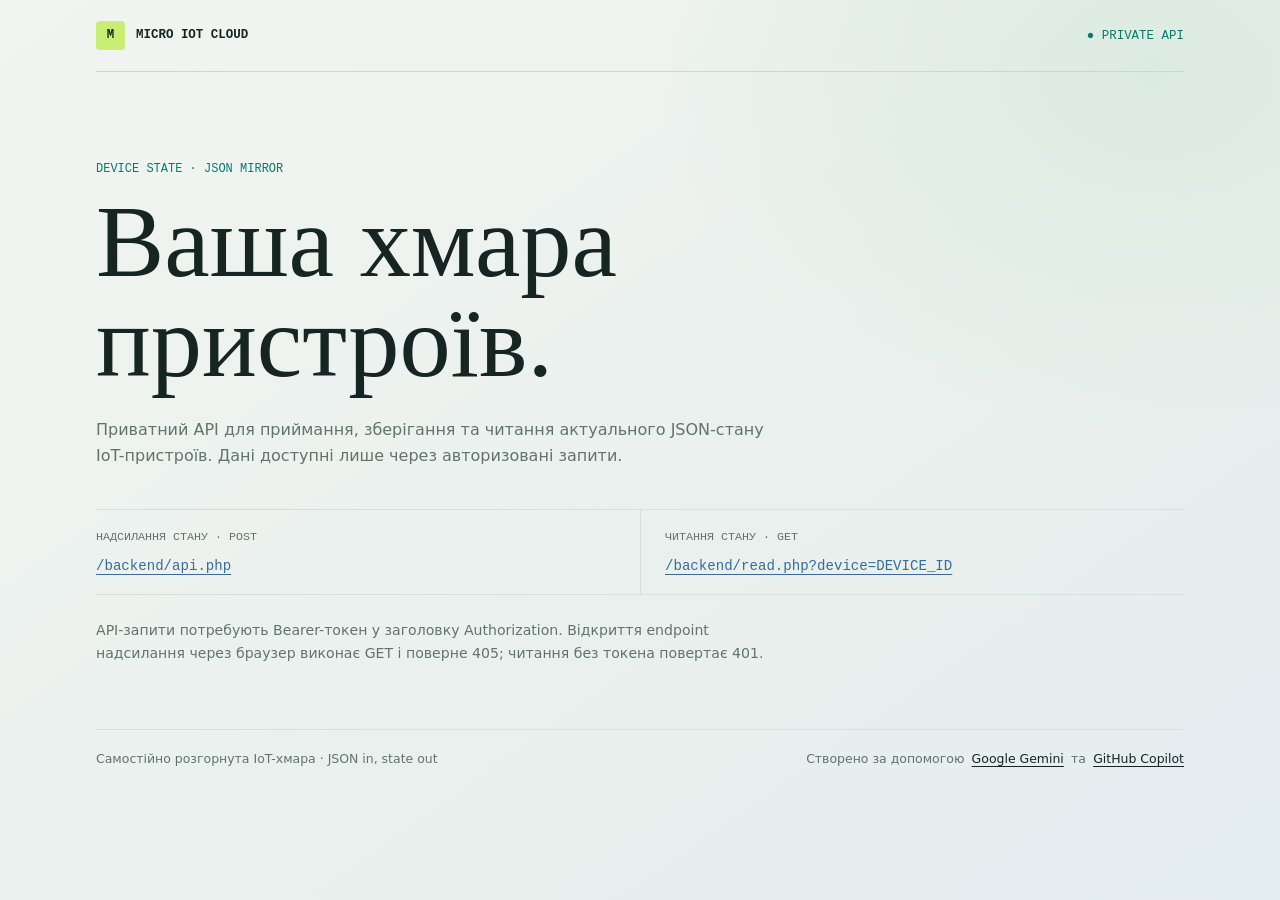
==== index.htm @ 55611513 "Add IoT cloud read panel and setup guide" ====
<!doctype html>
<html lang="uk">
<head>
  <meta charset="utf-8">
  <meta name="viewport" content="width=device-width, initial-scale=1">
  <meta name="color-scheme" content="light">
  <meta name="description" content="Приватна IoT-хмара для приймання, зберігання та читання JSON-станів пристроїв.">
  <title>Micro IoT Cloud</title>
  <style>
    :root {
      --ink: #172522;
      --muted: #62736e;
      --line: #d6e1dc;
      --paper: #f1f5f1;
      --surface: #fff;
      --green: #087b69;
      --lime: #c7ed73;
      --blue: #376c9b;
      --mono: "SFMono-Regular", Consolas, "Liberation Mono", monospace;
    }
    * { box-sizing: border-box; }
    body {
      min-height: 100vh;
      margin: 0;
      color: var(--ink);
      background:
        radial-gradient(ellipse at 90% 8%, #dcebe1 0, transparent 31rem),
        linear-gradient(145deg, var(--paper), #e8efed 70%, #e4edf2);
      font-family: Georgia, "Times New Roman", serif;
    }
    .shell { width: min(100% - 2rem, 68rem); margin: 0 auto; }
    header {
      display: flex;
      align-items: center;
      justify-content: space-between;
      min-height: 4.5rem;
      border-bottom: 1px solid #cbd8d2;
      font: 0.78rem var(--mono);
    }
    .brand { display: flex; gap: 0.7rem; align-items: center; font-weight: 700; }
    .mark {
      display: grid; place-items: center; width: 1.8rem; aspect-ratio: 1;
      color: var(--ink); background: var(--lime); border-radius: 4px; font-weight: 800;
    }
    .live { color: var(--green); }
    main { padding: clamp(3rem, 10vh, 7rem) 0 4rem; }
    .eyebrow { margin: 0 0 1rem; color: var(--green); font: 0.75rem var(--mono); text-transform: uppercase; }
    h1 { max-width: 12ch; margin: 0; font-size: clamp(3rem, 8vw, 6.5rem); font-weight: 500; line-height: 0.98; }
    .intro { max-width: 42rem; margin: 1.5rem 0 2.5rem; color: var(--muted); font: 1rem/1.65 system-ui, sans-serif; }
    .routes { display: grid; grid-template-columns: repeat(2, minmax(0, 1fr)); border-top: 1px solid var(--line); border-bottom: 1px solid var(--line); }
    .route { padding: 1.25rem 1rem 1.25rem 0; }
    .route + .route { padding-left: 1.5rem; border-left: 1px solid var(--line); }
    .route-label { margin: 0 0 0.75rem; color: var(--muted); font: 0.73rem var(--mono); text-transform: uppercase; }
    .route a { color: var(--blue); font: 0.88rem var(--mono); overflow-wrap: anywhere; text-decoration-thickness: 1px; text-underline-offset: 4px; }
    .route a:hover { color: var(--green); }
    .note { max-width: 44rem; margin: 1.5rem 0 0; color: var(--muted); font: 0.88rem/1.6 system-ui, sans-serif; }
    footer {
      display: flex; flex-wrap: wrap; gap: 0.5rem 1.5rem; align-items: center;
      justify-content: space-between; padding: 1.25rem 0 2rem; border-top: 1px solid var(--line);
      color: var(--muted); font: 0.78rem/1.5 system-ui, sans-serif;
    }
    .credits { display: flex; flex-wrap: wrap; gap: 0.45rem; align-items: center; }
    footer a { color: var(--ink); text-underline-offset: 3px; }
    @media (max-width: 560px) {
      .routes { grid-template-columns: 1fr; }
      .route + .route { padding-left: 0; border-left: 0; border-top: 1px solid var(--line); }
      header { min-height: 3.75rem; }
    }
  </style>
</head>
<body>
  <div class="shell">
    <header>
      <div class="brand"><span class="mark" aria-hidden="true">M</span><span>MICRO IOT CLOUD</span></div>
      <span class="live">● PRIVATE API</span>
    </header>
    <main>
      <p class="eyebrow">Device state · JSON mirror</p>
      <h1>Ваша хмара пристроїв.</h1>
      <p class="intro">Приватний API для приймання, зберігання та читання актуального JSON-стану IoT-пристроїв. Дані доступні лише через авторизовані запити.</p>
      <section class="routes" aria-label="API endpoints">
        <div class="route">
          <p class="route-label">Надсилання стану · POST</p>
          <a href="backend/api.php">/backend/api.php</a>
        </div>
        <div class="route">
          <p class="route-label">Читання стану · GET</p>
          <a href="backend/read.php">/backend/read.php?device=DEVICE_ID</a>
        </div>
      </section>
      <p class="note">API-запити потребують Bearer-токен у заголовку Authorization. Відкриття endpoint надсилання через браузер виконає GET і поверне 405; читання без токена повертає 401.</p>
    </main>
    <footer>
      <span>Самостійно розгорнута IoT-хмара · JSON in, state out</span>
      <span class="credits">Створено за допомогою
        <a href="https://gemini.google.com/" target="_blank" rel="noopener noreferrer">Google Gemini</a>
        та
        <a href="https://github.com/features/copilot" target="_blank" rel="noopener noreferrer">GitHub Copilot</a>
      </span>
    </footer>
  </div>
</body>
</html>
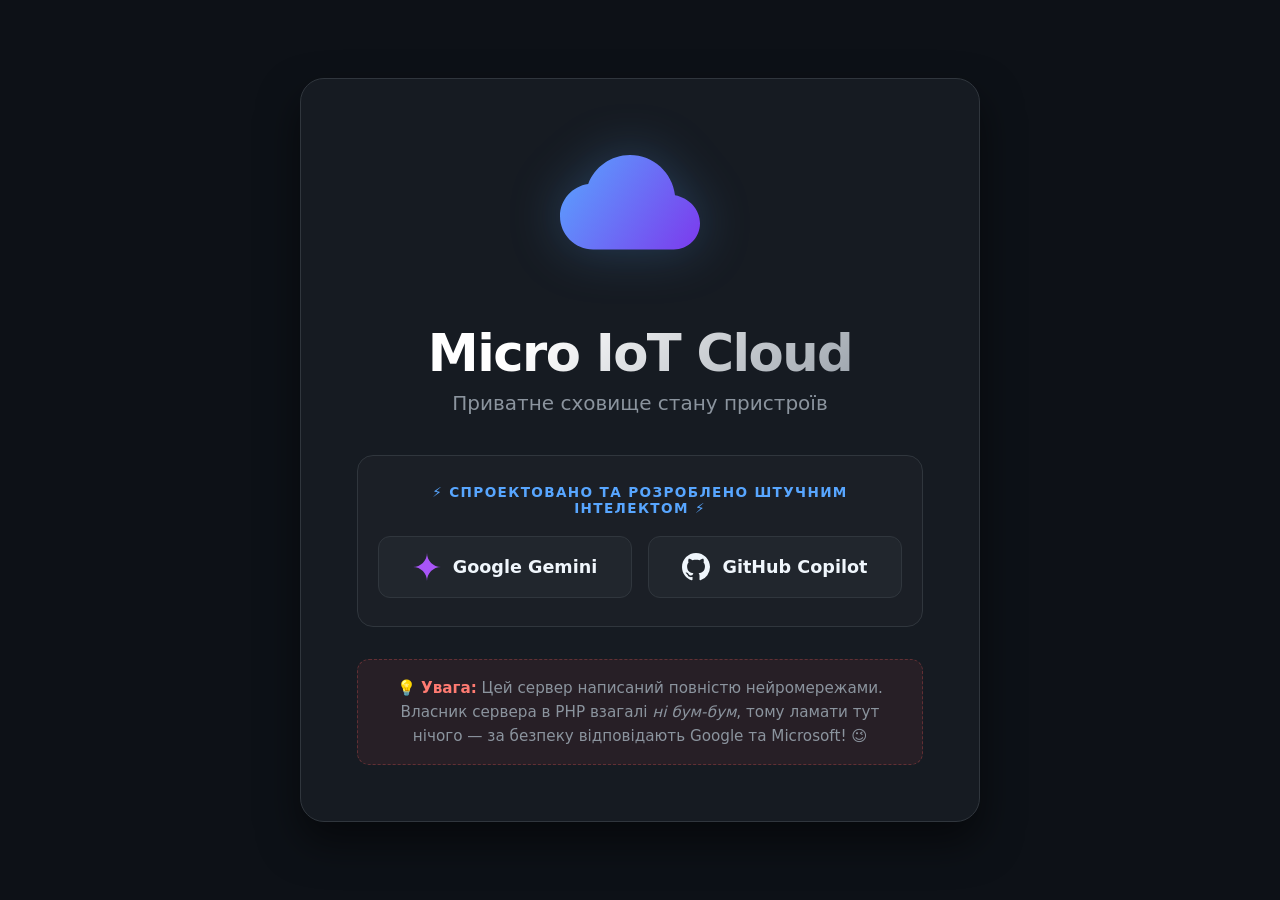
==== commit faa2ea6a: "Enhance index.htm with dark mode and layout updates Updated HTML structure and styles for dark mode " ====
--- a/index.htm
+++ b/index.htm
@@ -3,101 +3,189 @@
 <head>
   <meta charset="utf-8">
   <meta name="viewport" content="width=device-width, initial-scale=1">
-  <meta name="color-scheme" content="light">
-  <meta name="description" content="Приватна IoT-хмара для приймання, зберігання та читання JSON-станів пристроїв.">
+  <meta name="color-scheme" content="dark light">
   <title>Micro IoT Cloud</title>
   <style>
     :root {
-      --ink: #172522;
-      --muted: #62736e;
-      --line: #d6e1dc;
-      --paper: #f1f5f1;
-      --surface: #fff;
-      --green: #087b69;
-      --lime: #c7ed73;
-      --blue: #376c9b;
-      --mono: "SFMono-Regular", Consolas, "Liberation Mono", monospace;
+      --bg: #0d1117;
+      --card-bg: #161b22;
+      --border: #30363d;
+      --text: #f0f6fc;
+      --text-muted: #8b949e;
+      --gemini: #7c3aed;
+      --copilot: #238636;
+      --accent: #58a6ff;
     }
-    * { box-sizing: border-box; }
+
+    * { box-sizing: border-box; margin: 0; padding: 0; }
+
     body {
       min-height: 100vh;
-      margin: 0;
-      color: var(--ink);
-      background:
-        radial-gradient(ellipse at 90% 8%, #dcebe1 0, transparent 31rem),
-        linear-gradient(145deg, var(--paper), #e8efed 70%, #e4edf2);
-      font-family: Georgia, "Times New Roman", serif;
-    }
-    .shell { width: min(100% - 2rem, 68rem); margin: 0 auto; }
-    header {
       display: flex;
       align-items: center;
-      justify-content: space-between;
-      min-height: 4.5rem;
-      border-bottom: 1px solid #cbd8d2;
-      font: 0.78rem var(--mono);
+      justify-content: center;
+      background-color: var(--bg);
+      color: var(--text);
+      font-family: system-ui, -apple-system, BlinkMacSystemFont, "Segoe UI", Roboto, sans-serif;
+      padding: 1.5rem;
     }
-    .brand { display: flex; gap: 0.7rem; align-items: center; font-weight: 700; }
-    .mark {
-      display: grid; place-items: center; width: 1.8rem; aspect-ratio: 1;
-      color: var(--ink); background: var(--lime); border-radius: 4px; font-weight: 800;
+
+    .container {
+      width: 100%;
+      max-width: 680px;
+      background: var(--card-bg);
+      border: 1px solid var(--border);
+      border-radius: 24px;
+      padding: clamp(2rem, 5vw, 3.5rem);
+      text-align: center;
+      box-shadow: 0 20px 40px rgba(0,0,0,0.5);
     }
-    .live { color: var(--green); }
-    main { padding: clamp(3rem, 10vh, 7rem) 0 4rem; }
-    .eyebrow { margin: 0 0 1rem; color: var(--green); font: 0.75rem var(--mono); text-transform: uppercase; }
-    h1 { max-width: 12ch; margin: 0; font-size: clamp(3rem, 8vw, 6.5rem); font-weight: 500; line-height: 0.98; }
-    .intro { max-width: 42rem; margin: 1.5rem 0 2.5rem; color: var(--muted); font: 1rem/1.65 system-ui, sans-serif; }
-    .routes { display: grid; grid-template-columns: repeat(2, minmax(0, 1fr)); border-top: 1px solid var(--line); border-bottom: 1px solid var(--line); }
-    .route { padding: 1.25rem 1rem 1.25rem 0; }
-    .route + .route { padding-left: 1.5rem; border-left: 1px solid var(--line); }
-    .route-label { margin: 0 0 0.75rem; color: var(--muted); font: 0.73rem var(--mono); text-transform: uppercase; }
-    .route a { color: var(--blue); font: 0.88rem var(--mono); overflow-wrap: anywhere; text-decoration-thickness: 1px; text-underline-offset: 4px; }
-    .route a:hover { color: var(--green); }
-    .note { max-width: 44rem; margin: 1.5rem 0 0; color: var(--muted); font: 0.88rem/1.6 system-ui, sans-serif; }
-    footer {
-      display: flex; flex-wrap: wrap; gap: 0.5rem 1.5rem; align-items: center;
-      justify-content: space-between; padding: 1.25rem 0 2rem; border-top: 1px solid var(--line);
-      color: var(--muted); font: 0.78rem/1.5 system-ui, sans-serif;
+
+    /* Велика SVG Хмаринка */
+    .cloud-icon {
+      width: clamp(100px, 25vw, 160px);
+      height: auto;
+      margin-bottom: 1.5rem;
+      filter: drop-shadow(0 0 25px rgba(88, 166, 255, 0.25));
     }
-    .credits { display: flex; flex-wrap: wrap; gap: 0.45rem; align-items: center; }
-    footer a { color: var(--ink); text-underline-offset: 3px; }
-    @media (max-width: 560px) {
-      .routes { grid-template-columns: 1fr; }
-      .route + .route { padding-left: 0; border-left: 0; border-top: 1px solid var(--line); }
-      header { min-height: 3.75rem; }
+
+    h1 {
+      font-size: clamp(2rem, 6vw, 3.2rem);
+      font-weight: 800;
+      letter-spacing: -0.03em;
+      margin-bottom: 0.5rem;
+      background: linear-gradient(135deg, #fff 30%, #8b949e);
+      -webkit-background-clip: text;
+      -webkit-text-fill-color: transparent;
+    }
+
+    .subtitle {
+      font-size: clamp(1rem, 3vw, 1.25rem);
+      color: var(--text-muted);
+      margin-bottom: 2.5rem;
+      font-weight: 400;
+    }
+
+    /* Секція Авторів */
+    .authors-section {
+      background: rgba(255, 255, 255, 0.02);
+      border: 1px solid var(--border);
+      border-radius: 16px;
+      padding: 1.75rem 1.25rem;
+      margin-bottom: 2rem;
+    }
+
+    .authors-title {
+      font-size: 0.85rem;
+      text-transform: uppercase;
+      letter-spacing: 0.1em;
+      color: var(--accent);
+      font-weight: 700;
+      margin-bottom: 1.25rem;
+    }
+
+    .authors-grid {
+      display: grid;
+      grid-template-columns: repeat(auto-fit, minmax(220px, 1fr));
+      gap: 1rem;
+    }
+
+    .author-card {
+      display: flex;
+      align-items: center;
+      justify-content: center;
+      gap: 0.75rem;
+      padding: 1rem;
+      background: #21262d;
+      border: 1px solid var(--border);
+      border-radius: 12px;
+      text-decoration: none;
+      color: var(--text);
+      font-weight: 700;
+      font-size: 1.1rem;
+      transition: transform 0.2s, border-color 0.2s, box-shadow 0.2s;
+    }
+
+    .author-card:hover {
+      transform: translateY(-3px);
+      border-color: var(--accent);
+      box-shadow: 0 8px 20px rgba(0,0,0,0.3);
+    }
+
+    .author-card svg {
+      width: 28px;
+      height: 28px;
+      flex-shrink: 0;
+    }
+
+    /* Гумористична примітка */
+    .humor-note {
+      font-size: 0.95rem;
+      line-height: 1.6;
+      color: var(--text-muted);
+      background: rgba(235, 87, 87, 0.08);
+      border: 1px dashed rgba(235, 87, 87, 0.3);
+      padding: 1rem 1.25rem;
+      border-radius: 12px;
+    }
+
+    .humor-note strong {
+      color: #ff7b72;
+    }
+
+    @media (max-width: 480px) {
+      .container { padding: 1.5rem 1rem; }
+      .authors-grid { grid-template-columns: 1fr; }
     }
   </style>
 </head>
 <body>
-  <div class="shell">
-    <header>
-      <div class="brand"><span class="mark" aria-hidden="true">M</span><span>MICRO IOT CLOUD</span></div>
-      <span class="live">● PRIVATE API</span>
-    </header>
-    <main>
-      <p class="eyebrow">Device state · JSON mirror</p>
-      <h1>Ваша хмара пристроїв.</h1>
-      <p class="intro">Приватний API для приймання, зберігання та читання актуального JSON-стану IoT-пристроїв. Дані доступні лише через авторизовані запити.</p>
-      <section class="routes" aria-label="API endpoints">
-        <div class="route">
-          <p class="route-label">Надсилання стану · POST</p>
-          <a href="backend/api.php">/backend/api.php</a>
-        </div>
-        <div class="route">
-          <p class="route-label">Читання стану · GET</p>
-          <a href="backend/read.php">/backend/read.php?device=DEVICE_ID</a>
-        </div>
-      </section>
-      <p class="note">API-запити потребують Bearer-токен у заголовку Authorization. Відкриття endpoint надсилання через браузер виконає GET і поверне 405; читання без токена повертає 401.</p>
-    </main>
-    <footer>
-      <span>Самостійно розгорнута IoT-хмара · JSON in, state out</span>
-      <span class="credits">Створено за допомогою
-        <a href="https://gemini.google.com/" target="_blank" rel="noopener noreferrer">Google Gemini</a>
-        та
-        <a href="https://github.com/features/copilot" target="_blank" rel="noopener noreferrer">GitHub Copilot</a>
-      </span>
-    </footer>
+
+  <div class="container">
+    
+    <!-- Велика красива хмаринка -->
+    <svg class="cloud-icon" viewBox="0 0 64 64" fill="none" xmlns="http://www.w3.org/2000/svg">
+      <path d="M46 24.08C44.96 15.04 37.28 8 28 8 20.32 8 13.84 12.8 11.28 19.6 4.88 20.48 0 25.92 0 32.5 0 39.84 5.92 45.76 13.26 45.76H45.5C51.3 45.76 56 41.06 56 35.26 56 29.74 51.72 25.18 46 24.08Z" fill="url(#cloud-grad)"/>
+      <defs>
+        <linearGradient id="cloud-grad" x1="0" y1="8" x2="56" y2="45.76" gradientUnits="userSpaceOnUse">
+          <stop stop-color="#58A6FF"/>
+          <stop offset="1" stop-color="#7C3AED"/>
+        </linearGradient>
+      </defs>
+    </svg>
+
+    <h1>Micro IoT Cloud</h1>
+    <p class="subtitle">Приватне сховище стану пристроїв</p>
+
+    <!-- Секція Авторів -->
+    <div class="authors-section">
+      <div class="authors-title">⚡ Спроектовано та розроблено штучним інтелектом ⚡</div>
+      
+      <div class="authors-grid">
+        <!-- Gemini -->
+        <a href="https://gemini.google.com" target="_blank" rel="noopener" class="author-card">
+          <svg viewBox="0 0 24 24" fill="none">
+            <path d="M12 0C12 6.627 6.627 12 0 12C6.627 12 12 17.373 12 24C12 17.373 17.373 12 24 12C17.373 12 12 6.627 12 0Z" fill="#A855F7"/>
+          </svg>
+          <span>Google Gemini</span>
+        </a>
+
+        <!-- GitHub Copilot -->
+        <a href="https://github.com/features/copilot" target="_blank" rel="noopener" class="author-card">
+          <svg viewBox="0 0 24 24" fill="currentColor" style="color: #f0f6fc;">
+            <path d="M12 0C5.37 0 0 5.37 0 12c0 5.31 3.435 9.795 8.205 11.385.6.105.825-.255.825-.57 0-.285-.015-1.23-.015-2.235-3.015.555-3.795-.735-4.035-1.41-.135-.345-.72-1.41-1.23-1.695-.42-.225-1.02-.78-.015-.795.945-.015 1.62.87 1.845 1.23 1.08 1.815 2.805 1.305 3.495.99.105-.78.42-1.305.765-1.605-2.67-.3-5.46-1.335-5.46-5.925 0-1.305.465-2.385 1.23-3.225-.12-.3-.54-1.53.12-3.18 0 0 1.005-.315 3.3 1.23.96-.27 1.98-.405 3-.405s2.04.135 3 .405c2.295-1.56 3.3-1.23 3.3-1.23.66 1.65.24 2.88.12 3.18.765.84 1.23 1.905 1.23 3.225 0 4.605-2.805 5.625-5.475 5.925.435.375.81 1.095.81 2.22 0 1.605-.015 2.895-.015 3.3 0 .315.225.69.825.57A12.02 12.02 0 0024 12c0-6.63-5.37-12-12-12z"/>
+          </svg>
+          <span>GitHub Copilot</span>
+        </a>
+      </div>
+    </div>
+
+    <!-- Текстовий дисклеймер з гумором -->
+    <div class="humor-note">
+      💡 <strong>Увага:</strong> Цей сервер написаний повністю нейромережами. Власник сервера в PHP взагалі <i>ні бум-бум</i>, тому ламати тут нічого — за безпеку відповідають Google та Microsoft! 😉
+    </div>
+
   </div>
+
 </body>
-</html>+</html>
